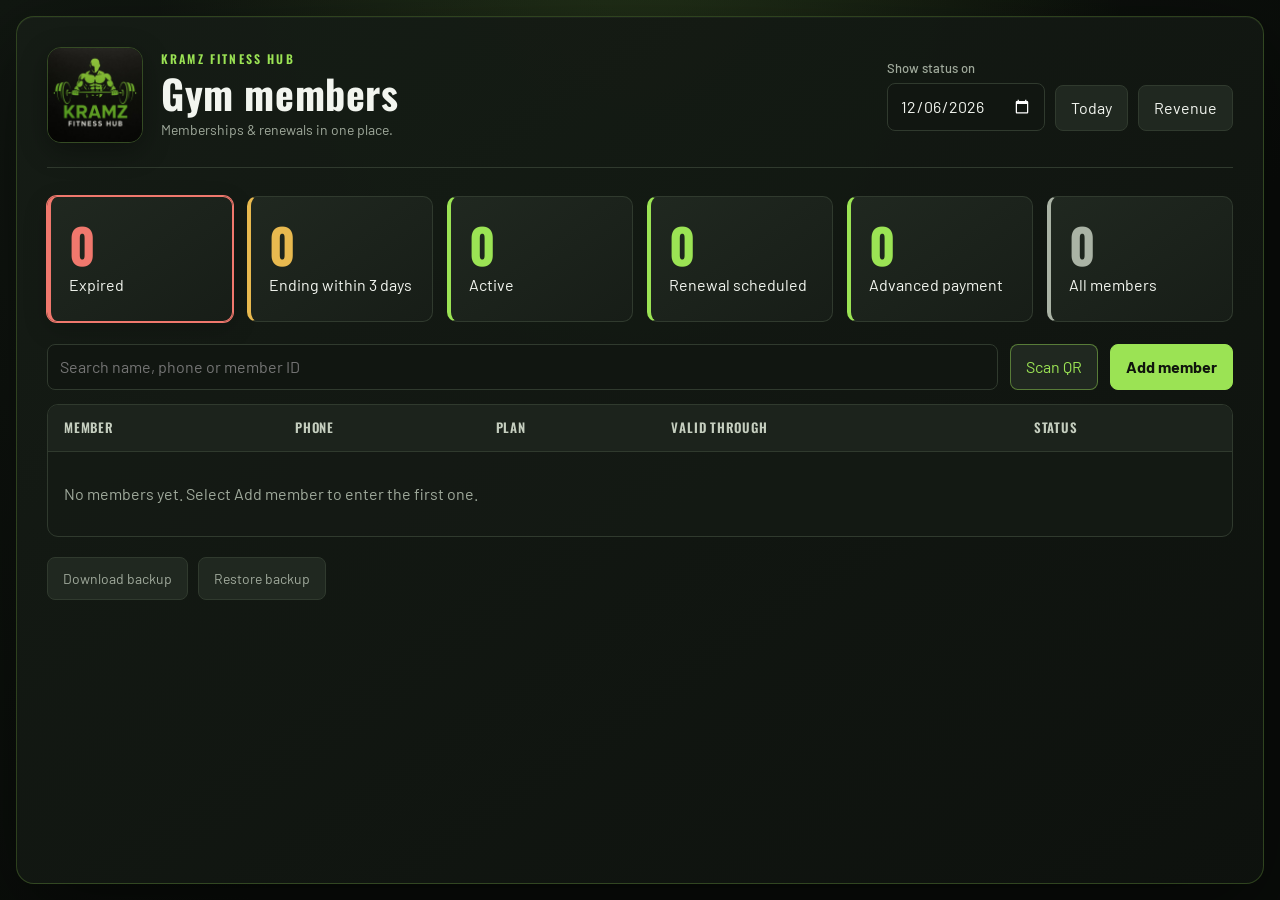
==== gym-members.html @ c0332bb1 "Add Kramz gym membership tracker" ====
﻿<!doctype html>
<html lang="en">
<head>
<meta charset="utf-8">
<meta name="viewport" content="width=device-width, initial-scale=1">
<title>Gym members</title>
<link href="https://fonts.googleapis.com/css2?family=Barlow:wght@400;500;600&family=Oswald:wght@600;700&display=swap" rel="stylesheet">
<link rel="stylesheet" href="styles.css">

</head>
<body>
<main>
<header>
  <div class="brand">
    <img class="brand-logo" src="kramz-logo.png" alt="Kramz Fitness Hub logo">
    <div class="brand-copy">
      <p class="eyebrow">KRAMZ FITNESS HUB</p>
      <h1>Gym members</h1>
      <p class="brand-subtitle">Memberships &amp; renewals in one place.</p>
    </div>
  </div>
  <div class="date-tools">
    <div><label for="asof">Show status on</label><input type="date" id="asof"></div>
    <button id="today">Today</button>
    <button id="revenue">Revenue</button>
  </div>
</header>

<div class="tiles" id="tiles"></div>

<div class="bar">
  <input id="q" type="search" placeholder="Search name, phone or member ID" aria-label="Search members">
  <button id="scan">Scan QR</button>
  <button class="primary" id="add">Add member</button>
</div>

<div class="wrap">
<table>
  <thead><tr><th>Member</th><th>Phone</th><th>Plan</th><th>Valid through</th><th>Status</th></tr></thead>
  <tbody id="rows"></tbody>
</table>
<div class="empty" id="empty" hidden></div>
</div>

<footer>
  <button id="export">Download backup</button>
  <button id="importBtn">Restore backup</button>
  <input type="file" id="importFile" accept=".json,.txt,application/json,text/plain" hidden>
</footer>
</main>

<dialog id="addDlg">
  <h2>Add member</h2>
  <div class="field"><label for="n">Full name</label><input id="n" autocomplete="off"></div>
  <div class="field"><label for="p">Phone</label><input id="p" inputmode="tel" autocomplete="off"></div>
  <div class="field"><label for="pl">Purchase</label><select id="pl"><option value="session">Single session · ₱50</option><option value="15">15 days · ₱250</option><option value="30">1 month · ₱500</option><option value="promo">1 month + free jersey promo · ₱650</option></select></div>
  <div class="field"><label for="st">Membership start date</label><input type="date" id="st"></div>
  <div class="field"><label><input type="checkbox" id="paid" checked style="width:auto"> Payment received</label></div>
  <div class="row"><button class="primary" id="saveNew">Save member</button><button id="cancelNew">Cancel</button></div>
</dialog>

<dialog id="viewDlg"></dialog>

<dialog id="clearDataDlg" aria-labelledby="clearDataTitle">
  <h2 id="clearDataTitle">Clear all data</h2>
  <p id="clearDataMessage">Enter both the owner and maker PINs to continue.</p>
  <div class="field"><label for="clearDataOwnerPin">Owner revenue PIN</label><input id="clearDataOwnerPin" type="password" inputmode="numeric" autocomplete="current-password" maxlength="12"></div>
  <div class="field"><label for="clearDataMakerPin">Maker PIN</label><input id="clearDataMakerPin" type="password" inputmode="numeric" autocomplete="current-password" maxlength="12"></div>
  <div class="field" id="confirmMakerPinField" hidden><label for="confirmMakerPin">Confirm maker PIN</label><input id="confirmMakerPin" type="password" inputmode="numeric" autocomplete="new-password" maxlength="12"></div>
  <p id="clearDataError" class="revenue-error" role="alert" hidden></p>
  <div class="row"><button class="primary" id="confirmClearData">Verify PINs</button><button id="cancelClearData">Cancel</button></div>
</dialog>

<dialog id="revenueDlg" aria-labelledby="revenueTitle">
  <div class="revenue-heading">
    <div><p class="eyebrow">KRAMZ FITNESS HUB</p><h2 id="revenueTitle">Revenue</h2></div>
    <button id="closeRevenue" type="button">Close</button>
  </div>
  <section id="revenueAuth">
    <p id="revenueAuthMessage" class="revenue-note"></p>
    <div class="field"><label for="adminPin">Admin PIN</label><input id="adminPin" type="password" inputmode="numeric" autocomplete="current-password" maxlength="12"></div>
    <div class="field" id="confirmPinField" hidden><label for="confirmPin">Confirm PIN</label><input id="confirmPin" type="password" inputmode="numeric" autocomplete="new-password" maxlength="12"></div>
    <p id="revenueAuthError" class="revenue-error" role="alert" hidden></p>
    <button class="primary" id="adminLogin">Continue</button>
    <p class="revenue-security-note">This browser-only PIN is a basic privacy gate, not secure authentication. Revenue data is stored in this browser and is not included in member backups.</p>
  </section>
  <section id="revenueReport" hidden>
    <div class="revenue-filters"><label for="revenueRange">Sales period</label><select id="revenueRange"><option value="day">Today</option><option value="week">This week</option><option value="month">This month</option><option value="year">This year</option></select><button id="clearData" class="danger" type="button">Clear all data</button><button id="adminLogout">Lock</button></div>
    <div class="revenue-metrics">
      <article class="revenue-metric"><span>Total revenue</span><strong id="revenueTotal">₱0</strong></article>
      <article class="revenue-metric"><span>Transactions</span><strong id="revenueCount">0</strong></article>
      <article class="revenue-metric"><span>Average sale</span><strong id="revenueAverage">₱0</strong></article>
    </div>
    <div class="sales-table-wrap"><table class="sales-table"><thead><tr><th>Date</th><th>Member</th><th>Purchase</th><th>Amount</th></tr></thead><tbody id="salesRows"></tbody></table><p id="salesEmpty" class="empty" hidden>No sales recorded for this period.</p></div>
  </section>
</dialog>

<dialog id="scanDlg" aria-labelledby="scanTitle">
  <div class="scan-heading">
    <div>
      <p class="eyebrow">MEMBER CHECK-IN</p>
      <h2 id="scanTitle">Scan member QR</h2>
    </div>
    <button id="closeScan" type="button">Close</button>
  </div>
  <p id="scanStatus" class="scan-status" aria-live="polite">Allow camera access to scan a member's QR code.</p>
  <div class="camera-select">
    <label for="cameraSelect">Camera</label>
    <select id="cameraSelect" disabled>
      <option value="">Choose a camera</option>
    </select>
  </div>
  <div class="camera-frame">
    <video id="scanVideo" autoplay muted playsinline></video>
    <span class="scan-target" aria-hidden="true"></span>
  </div>
  <p class="scan-hint">Position the member QR inside the frame. Camera scanning requires HTTPS or localhost.</p>
</dialog>

<script src="data.js" defer></script>
<script src="qr.js" defer></script>
<script src="ui.js" defer></script>
<script src="jsqr.js" defer></script>
<script src="app.js" defer></script>
</body>
</html>
---- styles.css ----
:root{
  color-scheme:dark;
  --bg:#090C09;
  --surface:#121712;
  --card:#191F19;
  --card-raised:#202820;
  --ink:#F2F5EF;
  --mute:#A0AA9C;
  --line:#303A2E;
  --green:#9BE354;
  --green-dark:#79BE3D;
  --yellow:#E8B94F;
  --red:#F0786D;
}
*{box-sizing:border-box}
html,body{margin:0;min-height:100%}
body{
  min-height:100vh;
  padding:16px;
  color:var(--ink);
  background:
    radial-gradient(ellipse at 50% -20%,rgba(137,204,75,.19),transparent 55%),
    linear-gradient(145deg,#111711 0%,var(--bg) 60%);
  font:16px/1.5 Barlow,"Segoe UI",system-ui,sans-serif;
}
main{
  width:100%;
  max-width:none;
  min-height:calc(100vh - 32px);
  margin:0 auto;
  padding:30px;
  border:1px solid rgba(155,227,84,.22);
  border-radius:18px;
  background:linear-gradient(145deg,rgba(22,29,22,.97),rgba(14,18,14,.97));
  box-shadow:0 28px 90px rgba(0,0,0,.48),inset 0 1px rgba(255,255,255,.035);
}
h1,.num,.eyebrow,th{font-family:Oswald,"Arial Narrow",Impact,sans-serif}
h1{
  margin:2px 0 0;
  font-size:40px;
  font-weight:700;
  line-height:1;
  letter-spacing:.015em;
}
header{
  display:flex;
  flex-wrap:wrap;
  align-items:center;
  justify-content:space-between;
  gap:20px;
  margin-bottom:28px;
  padding-bottom:24px;
  border-bottom:1px solid var(--line);
}
.brand{display:flex;align-items:center;gap:18px}
.brand-logo{
  display:block;
  width:96px;
  height:96px;
  object-fit:contain;
  border:1px solid rgba(155,227,84,.24);
  border-radius:14px;
  box-shadow:0 8px 28px rgba(0,0,0,.32);
}
.eyebrow{
  margin:0 0 5px;
  color:var(--green);
  font-size:12px;
  font-weight:600;
  letter-spacing:.18em;
}
.brand-subtitle{margin:6px 0 0;color:var(--mute);font-size:14px}
.date-tools{display:flex;align-items:end;gap:10px}
label{display:block;margin-bottom:5px;color:var(--mute);font-size:13px;font-weight:500}
input,select,button{font:inherit;color:inherit}
input,select{
  width:100%;
  padding:10px 12px;
  border:1px solid var(--line);
  border-radius:8px;
  background:#111611;
}
input:hover,select:hover,button:hover{border-color:#56634f}
button{
  padding:10px 15px;
  border:1px solid var(--line);
  border-radius:8px;
  background:var(--card-raised);
  cursor:pointer;
  transition:transform .15s ease,border-color .15s ease,background .15s ease;
}
button:hover{transform:translateY(-1px)}
button.primary{
  border-color:var(--green);
  background:var(--green);
  color:#10150D;
  font-weight:700;
}
button.primary:hover{border-color:#B0F173;background:#B0F173}
button.danger{color:var(--red)}
:focus-visible{outline:3px solid var(--green);outline-offset:3px}
.tiles{
  display:grid;
  grid-template-columns:repeat(6,minmax(0,1fr));
  gap:14px;
  margin-bottom:22px;
}
.tile{
  min-height:126px;
  padding:16px 18px;
  border:1px solid var(--line);
  border-left:4px solid var(--tile-accent);
  border-radius:10px;
  background:linear-gradient(145deg,#202820,#171D17);
  text-align:left;
}
.tile:hover{border-color:var(--tile-accent)}
.tile[aria-pressed=true]{
  border-color:var(--tile-accent);
  box-shadow:0 0 0 1px var(--tile-accent),0 8px 24px rgba(0,0,0,.18);
}
.tile .num{
  display:block;
  margin-bottom:4px;
  color:var(--tile-accent);
  font-size:48px;
  font-weight:700;
  line-height:1;
}
.tile.expired{--tile-accent:var(--red)}
.tile.soon{--tile-accent:var(--yellow)}
.tile.active{--tile-accent:var(--green)}
.tile.renewal{--tile-accent:var(--green)}
.tile.upcoming{--tile-accent:var(--green)}
.tile.all{--tile-accent:#AAB3A5}
.bar{display:flex;gap:12px;margin-bottom:14px}
.bar input{flex:1;min-width:0}
.bar #scan{border-color:rgba(155,227,84,.45);color:var(--green)}
.bar input:focus,input:focus,select:focus{border-color:var(--green);outline:none;box-shadow:0 0 0 3px rgba(155,227,84,.13)}
.wrap{
  overflow-x:auto;
  border:1px solid var(--line);
  border-radius:11px;
  background:rgba(20,26,20,.86);
}
table{width:100%;border-collapse:collapse;min-width:640px}
th{
  padding:13px 16px;
  border-bottom:1px solid var(--line);
  background:#1C231C;
  color:#C5CEBF;
  font-size:13px;
  font-weight:600;
  letter-spacing:.06em;
  text-align:left;
  text-transform:uppercase;
}
td{padding:13px 16px;border-bottom:1px solid rgba(48,58,46,.8)}
tr:last-child td{border-bottom:0}
tbody tr{cursor:pointer}
tbody tr:hover{background:rgba(155,227,84,.055)}
td small{display:block;color:var(--mute)}
.chip{display:inline-flex;align-items:center;gap:7px;font-weight:600}
.chip::before{width:9px;height:9px;border-radius:50%;background:var(--status-color);content:""}
.chip.expired{--status-color:var(--red)}
.chip.soon{--status-color:var(--yellow)}
.chip.active{--status-color:var(--green)}
.chip.renewal{--status-color:var(--green)}
.chip.upcoming{--status-color:var(--green)}
.chip.unpaid{--status-color:var(--mute)}
.empty{padding:30px 16px;color:var(--mute)}
footer{
  display:flex;
  flex-wrap:wrap;
  align-items:center;
  gap:10px;
  margin-top:20px;
  color:var(--mute);
  font-size:14px;
}
footer span{margin-right:auto}
dialog{
  width:min(440px,94vw);
  padding:22px;
  border:1px solid #46523F;
  border-radius:14px;
  background:#171D17;
  color:var(--ink);
  box-shadow:0 24px 80px rgba(0,0,0,.55);
}
dialog::backdrop{background:rgba(0,0,0,.72);backdrop-filter:blur(4px)}
dialog h2{margin:0 0 14px;font-family:Oswald,"Arial Narrow",Impact,sans-serif;font-size:26px}
#viewDlg{
  width:min(1400px,96vw);
  height:94vh;
  max-height:94vh;
  padding:clamp(18px,3vw,36px);
  overflow-y:auto;
  border-color:rgba(155,227,84,.3);
  background:linear-gradient(145deg,#1A211A,#121712);
}
#viewDlg h2{margin:0;font-size:32px;line-height:1.1;overflow-wrap:anywhere}
.member-heading{display:flex;align-items:flex-start;justify-content:space-between;gap:18px;margin-bottom:22px}
.member-heading .eyebrow{margin-bottom:7px}
.member-meta{margin-top:8px;color:var(--mute);font-size:14px;overflow-wrap:anywhere}
.icon-close{flex:0 0 auto;width:38px;height:38px;padding:0;font-size:24px;line-height:1}
.member-content{display:grid;grid-template-columns:minmax(0,1fr) minmax(0,1fr);gap:16px}
.member-qr,.member-info{min-width:0;padding:20px;border:1px solid var(--line);border-radius:12px;background:rgba(10,14,10,.48)}
.member-qr{display:flex;flex-direction:column;align-items:center;text-align:center}
.member-panel-heading h3,.member-info>h3{margin:0;font-family:Oswald,"Arial Narrow",Impact,sans-serif;font-size:20px}
.member-panel-heading p{margin:3px 0 4px;color:var(--mute);font-size:13px}
#viewDlg canvas{width:min(100%,260px);margin:14px auto 0;padding:8px;border:1px solid #fff;border-radius:6px;background:#fff}
.member-qr-actions{width:100%;margin-top:14px}
.member-qr-actions button{width:100%}
.member-qr-actions:empty{display:none}
.member-info{display:flex;flex-direction:column}
.member-info>.eyebrow{margin-bottom:8px}
#viewDlg .big{margin:0 0 10px;font-size:36px;overflow-wrap:anywhere}
#viewDlg .big.expired{color:var(--red)}
#viewDlg .big.soon{color:var(--yellow)}
#viewDlg .big.active{color:var(--green)}
#viewDlg .big.renewal{color:var(--green)}
#viewDlg .big.upcoming{color:var(--green)}
#viewDlg .big.unpaid{color:var(--mute)}
.member-plan{min-height:42px;color:var(--mute);font-size:14px}
.renew-box{margin-top:auto;padding-top:20px}
.renew-box h4{margin:0 0 10px;font-family:Oswald,"Arial Narrow",Impact,sans-serif;font-size:17px}
.renew-mode{margin-bottom:10px}
.renew-mode-hint{margin:-4px 0 12px;color:var(--mute);font-size:13px}
.renew-box>input[type=date]{margin-bottom:12px}
.renew-box>input[type=date]:disabled{opacity:.75;cursor:not-allowed}
.renew-due-date{margin:-5px 0 12px;color:var(--green);font-size:14px;font-weight:600}
.renew-controls{display:flex;align-items:stretch;gap:10px}
.renew-controls select{min-width:0;flex:1}
.renew-controls button{min-width:100px}
.member-history{grid-column:1/-1;min-width:0;padding:18px 20px;border:1px solid var(--line);border-radius:12px;background:rgba(10,14,10,.48)}
.member-history h3{margin:0 0 10px;font-family:Oswald,"Arial Narrow",Impact,sans-serif;font-size:20px}
.member-sales-table{width:100%;min-width:0;border-collapse:collapse}
.member-sales-table th{padding:6px 8px;border-bottom:1px solid var(--line);background:transparent;color:var(--mute);font-size:11px}
.member-sales-table td{padding:9px 8px;border-bottom:1px solid var(--line);font-size:14px}
.member-sales-table tr:last-child td{border-bottom:0}
.member-sales-table td:last-child{text-align:right;white-space:nowrap}
.member-sales-table td:nth-last-child(2){text-align:right;white-space:nowrap}
.undo-sale{padding:4px 8px;color:var(--red);font-size:12px}
.undo-sale:disabled{opacity:.45;cursor:not-allowed;transform:none}
.member-sales-empty{color:var(--mute);font-size:14px}
.member-footer{display:flex;align-items:center;gap:14px;margin-top:18px;padding-top:17px;border-top:1px solid var(--line)}
.member-footer span{margin-left:auto;color:var(--mute);font-size:12px;text-align:right}
#revenueDlg{width:min(820px,94vw);max-height:90vh;overflow-y:auto;padding:28px;border-color:rgba(155,227,84,.3);background:linear-gradient(145deg,#1A211A,#121712)}
.revenue-heading{display:flex;align-items:flex-start;justify-content:space-between;gap:16px;margin-bottom:20px}
.revenue-heading .eyebrow{margin-bottom:4px}
#revenueTitle{margin:0;font-family:Oswald,"Arial Narrow",Impact,sans-serif;font-size:32px}
#revenueAuth{max-width:420px}
.revenue-note{margin:0 0 18px;color:var(--mute)}
.revenue-security-note{margin:14px 0 0;color:var(--mute);font-size:12px}
.revenue-error{margin:0 0 12px;color:var(--red)}
.revenue-filters{display:flex;align-items:end;gap:10px;margin-bottom:16px}
.revenue-filters label{margin:0}
.revenue-filters select{width:auto;min-width:160px}
.revenue-filters #clearData{margin-left:auto}
.revenue-filters #adminLogout{margin-left:0}
.revenue-metrics{display:grid;grid-template-columns:repeat(3,minmax(0,1fr));gap:12px;margin-bottom:20px}
.revenue-metric{min-width:0;padding:16px;border:1px solid var(--line);border-radius:10px;background:linear-gradient(145deg,#202820,#171D17)}
.revenue-metric span{display:block;color:var(--mute);font-size:13px}
.revenue-metric strong{display:block;margin-top:3px;color:var(--green);font-family:Oswald,"Arial Narrow",Impact,sans-serif;font-size:26px;overflow-wrap:anywhere}
.sales-table-wrap{overflow-x:auto;border:1px solid var(--line);border-radius:10px;background:rgba(20,26,20,.86)}
.sales-table{min-width:560px}
.sales-table td:last-child,.sales-table th:last-child{text-align:right}
.sales-table td:last-child{white-space:nowrap}
.scan-heading{display:flex;align-items:start;justify-content:space-between;gap:12px}
.scan-heading .eyebrow{margin-top:2px}
.scan-heading h2{margin-bottom:0}
.scan-status{min-height:24px;margin:14px 0;color:var(--mute)}
.camera-select{margin-bottom:12px}
.camera-select[hidden]{display:none}
.camera-frame{position:relative;overflow:hidden;min-height:220px;border:1px solid var(--line);border-radius:10px;background:#050705}
.camera-frame video{display:block;width:100%;max-height:55vh;min-height:220px;object-fit:cover}
.scan-target{position:absolute;top:50%;left:50%;width:min(62%,240px);aspect-ratio:1;transform:translate(-50%,-50%);border:2px solid var(--green);border-radius:16px;box-shadow:0 0 0 999px rgba(0,0,0,.18);pointer-events:none}
.scan-hint{margin:12px 0 0;color:var(--mute);font-size:13px}
.row{display:flex;flex-wrap:wrap;gap:9px;margin-top:14px}
.field{margin-bottom:13px}
.big{margin:4px 0 12px;font-size:34px;line-height:1.1}
.big.expired{color:var(--red)}
.big.soon{color:var(--yellow)}
.big.active{color:var(--green)}
.big.renewal{color:var(--green)}
.big.upcoming{color:var(--green)}
.big.unpaid{color:var(--mute)}
canvas{display:block;width:220px;max-width:100%;height:auto;margin:10px 0;border:1px solid var(--line);background:#fff}
@media(max-width:800px){.tiles{grid-template-columns:repeat(2,minmax(0,1fr))}}
@media(max-width:640px){
  body{padding:14px 10px 28px}
  main{padding:19px 15px;border-radius:14px}
  .brand{gap:12px}
  .brand-logo{width:72px;height:72px}
  h1{font-size:34px}
  .brand-subtitle{max-width:230px;font-size:13px}
  .date-tools{width:100%}
  .date-tools>div{flex:1}
  footer span{width:100%}
  #viewDlg{padding:20px}
  #revenueDlg{padding:20px}
  .member-content{grid-template-columns:1fr}
  .member-qr,.member-info{padding:17px}
  .member-qr{order:2}
  .member-info{order:1}
  .member-history{grid-column:auto;padding:16px}
  .member-plan{min-height:0}
  .renew-box{margin-top:18px;padding-top:0}
  .member-footer{align-items:flex-start}
  .revenue-metrics{grid-template-columns:1fr}
}
@media(max-width:420px){
  .tiles{grid-template-columns:1fr}
  .tile{min-height:100px}
  .bar{display:grid;grid-template-columns:1fr 1fr}
  .bar input{grid-column:1/-1}
  .bar button{width:100%}
  .revenue-filters{flex-wrap:wrap}
  .revenue-filters label{width:100%}
  .revenue-filters select{flex:1}
  .member-sales-table th{padding:6px 4px;font-size:10px}
  .member-sales-table td{padding:8px 4px;font-size:12px}
  .undo-sale{padding:4px}
}
@media(prefers-reduced-motion:reduce){*,*::before,*::after{scroll-behavior:auto!important;transition:none!important}}
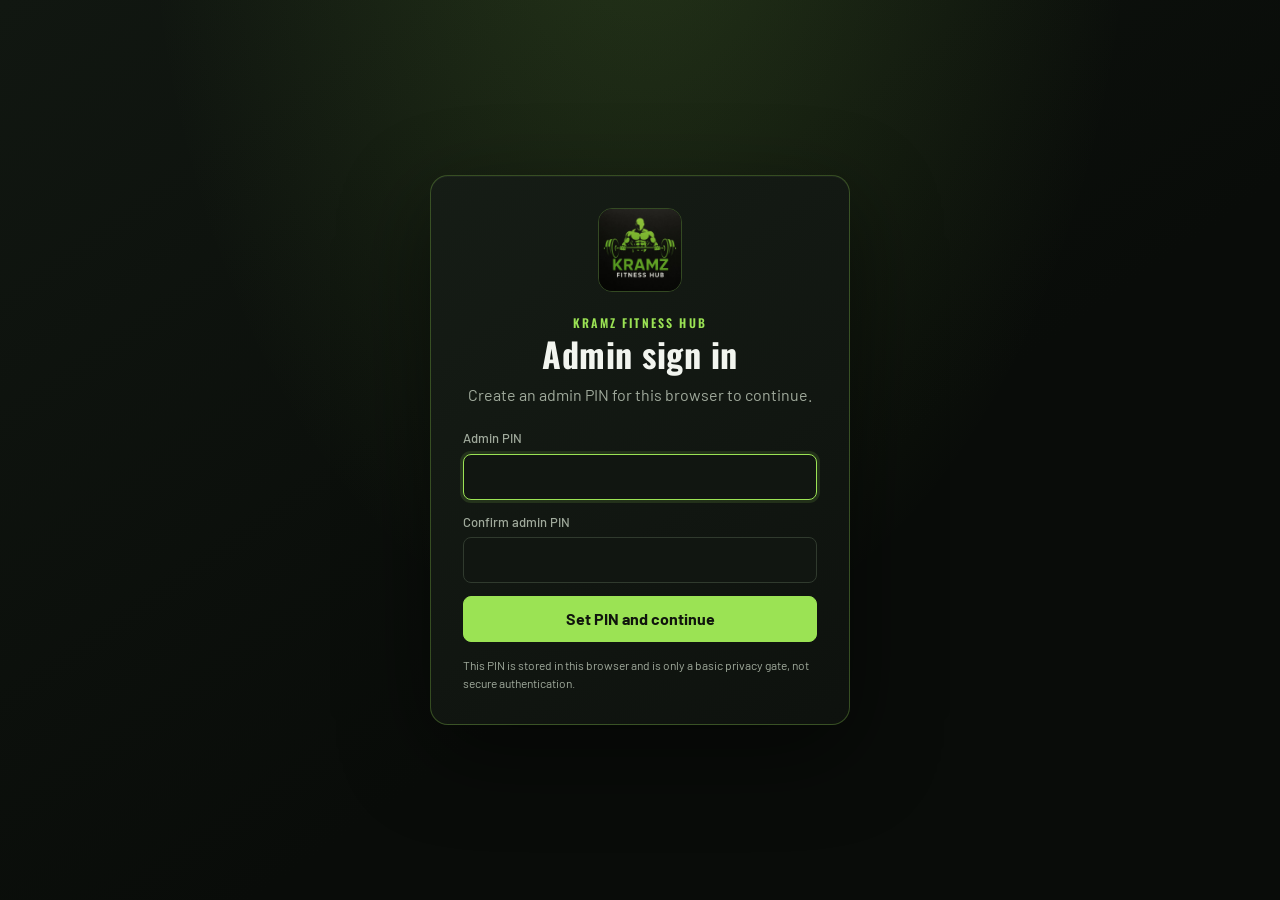
==== commit ee749e10: "Add separate admin login page Add a dedicated PIN sign-in page, session-gate the member app, and doc" ====
--- a/gym-members.html
+++ b/gym-members.html
@@ -9,7 +9,7 @@
 
 </head>
 <body>
-<main>
+<main id="appMain" hidden>
 <header>
   <div class="brand">
     <img class="brand-logo" src="kramz-logo.png" alt="Kramz Fitness Hub logo">
@@ -23,6 +23,7 @@
     <div><label for="asof">Show status on</label><input type="date" id="asof"></div>
     <button id="today">Today</button>
     <button id="revenue">Revenue</button>
+    <button id="logout" type="button">Sign out</button>
   </div>
 </header>
 
--- a/styles.css
+++ b/styles.css
@@ -34,6 +34,28 @@
   background:linear-gradient(145deg,rgba(22,29,22,.97),rgba(14,18,14,.97));
   box-shadow:0 28px 90px rgba(0,0,0,.48),inset 0 1px rgba(255,255,255,.035);
 }
+.login-screen{display:grid;min-height:calc(100vh - 32px);place-items:center}
+.login-card{
+  width:min(420px,100%);
+  padding:32px;
+  border:1px solid rgba(155,227,84,.28);
+  border-radius:18px;
+  background:linear-gradient(145deg,rgba(22,29,22,.98),rgba(14,18,14,.98));
+  box-shadow:0 28px 90px rgba(0,0,0,.48),inset 0 1px rgba(255,255,255,.035);
+}
+.login-logo{
+  display:block;
+  width:84px;
+  height:84px;
+  margin:0 auto 22px;
+  object-fit:contain;
+  border:1px solid rgba(155,227,84,.24);
+  border-radius:14px;
+}
+.login-card>.eyebrow,.login-card>h1,.login-message{text-align:center}
+.login-card h1{margin-bottom:12px;font-size:34px}
+.login-message{min-height:24px;margin:0 0 22px;color:var(--mute)}
+.login-submit{width:100%}
 h1,.num,.eyebrow,th{font-family:Oswald,"Arial Narrow",Impact,sans-serif}
 h1{
   margin:2px 0 0;
@@ -291,6 +313,8 @@
 @media(max-width:640px){
   body{padding:14px 10px 28px}
   main{padding:19px 15px;border-radius:14px}
+  .login-screen{min-height:calc(100vh - 42px)}
+  .login-card{padding:25px 20px}
   .brand{gap:12px}
   .brand-logo{width:72px;height:72px}
   h1{font-size:34px}
